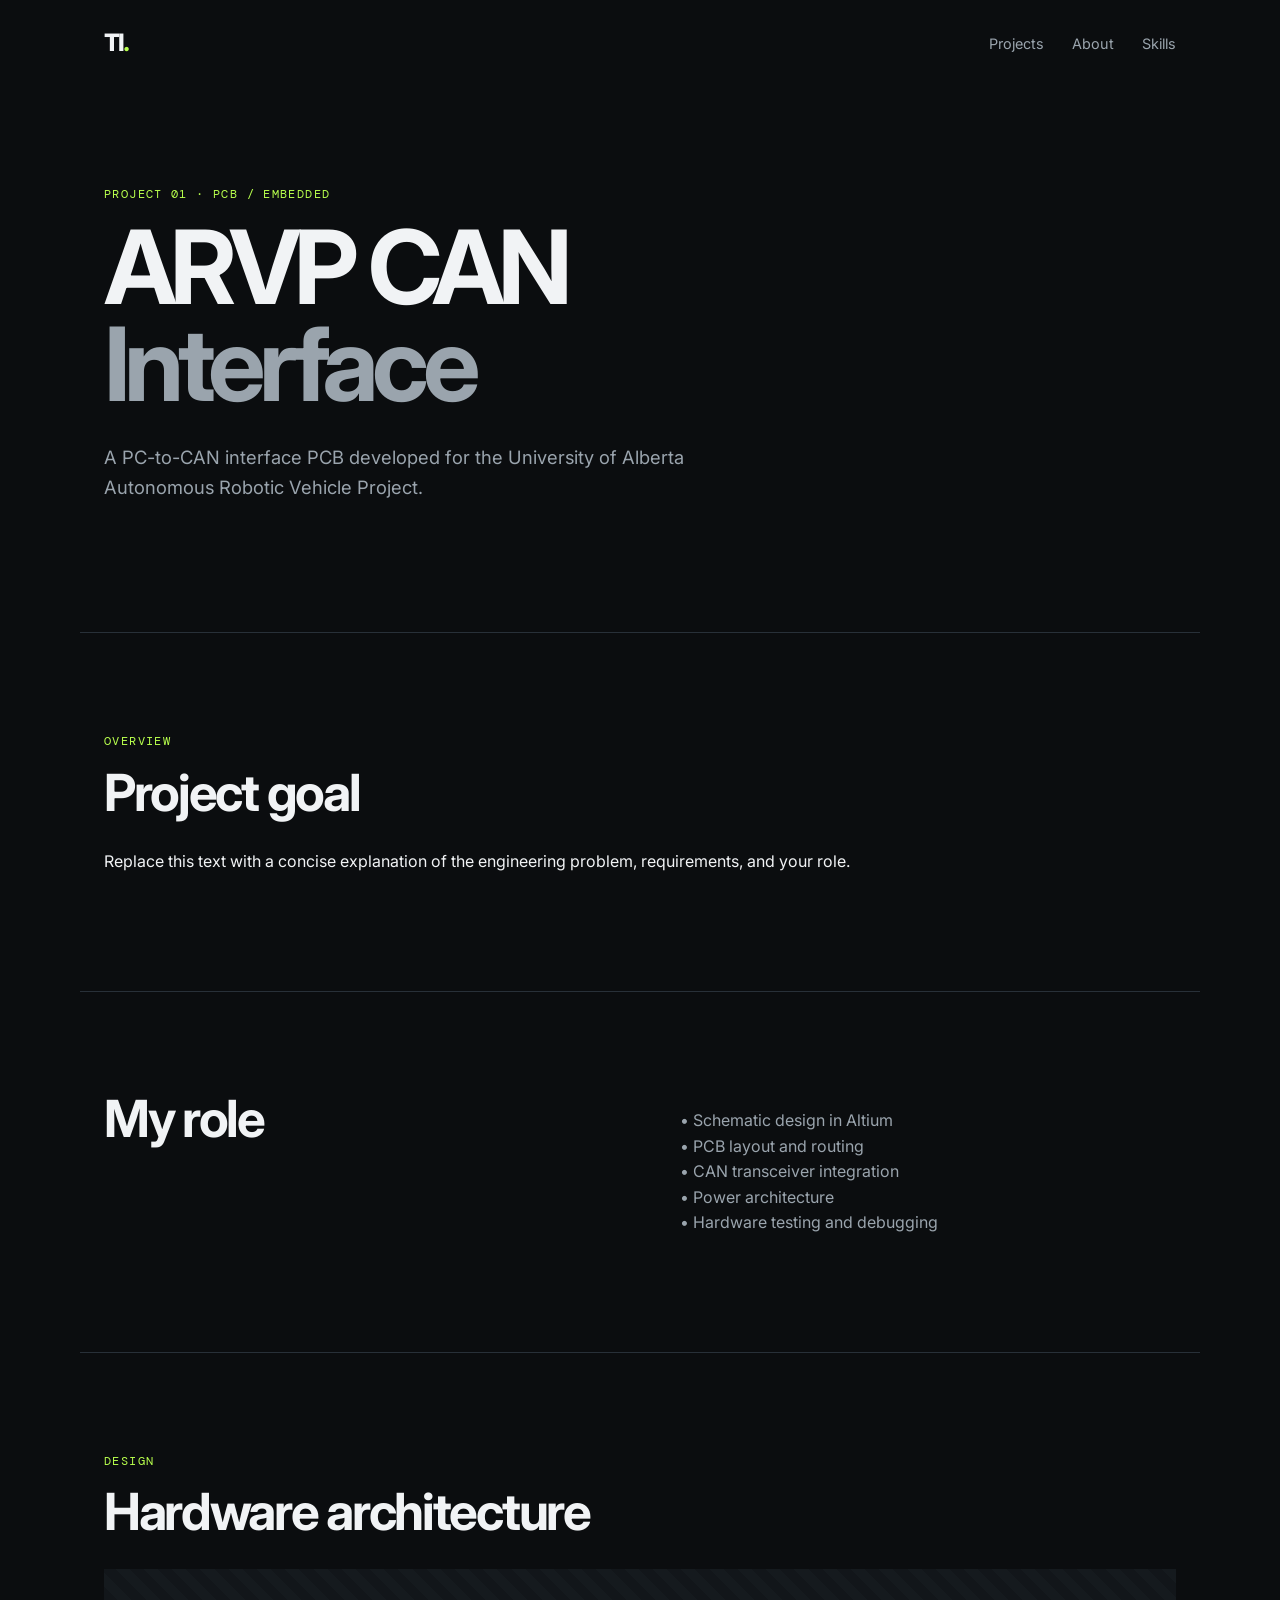
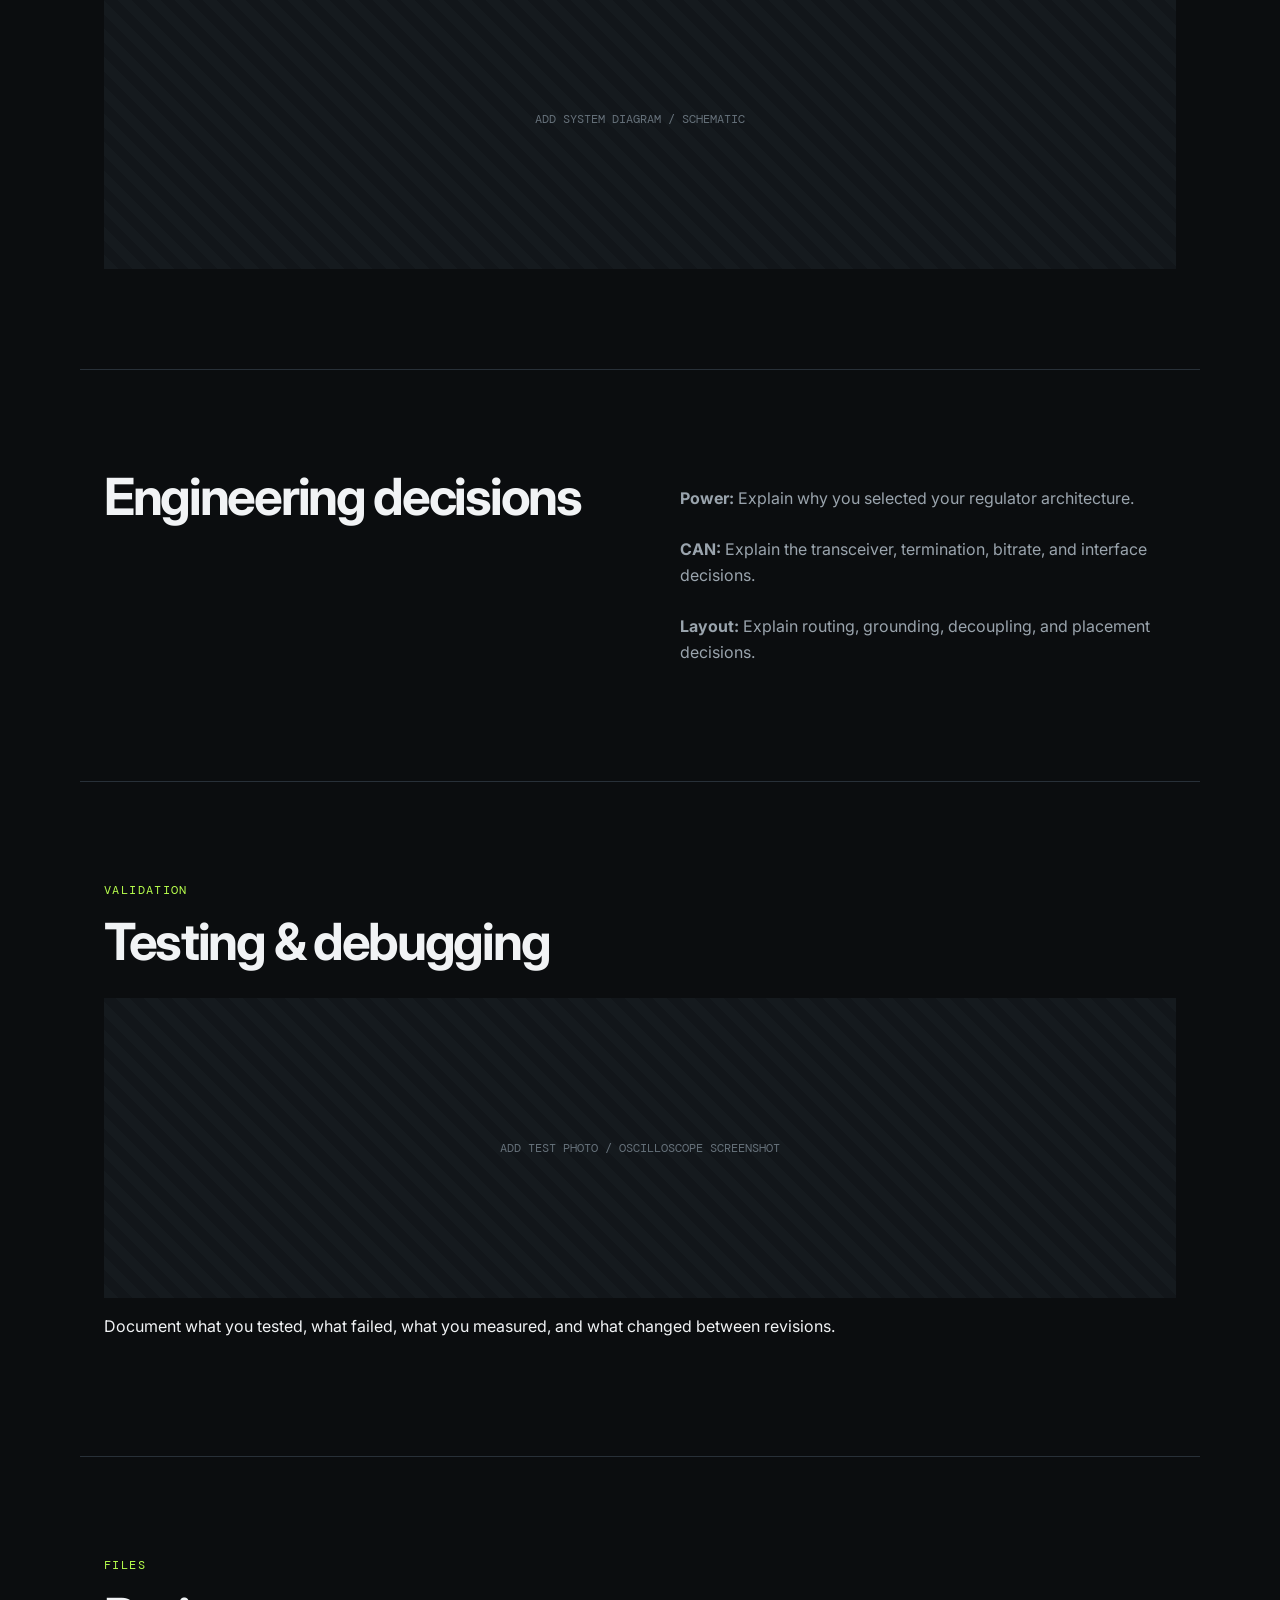
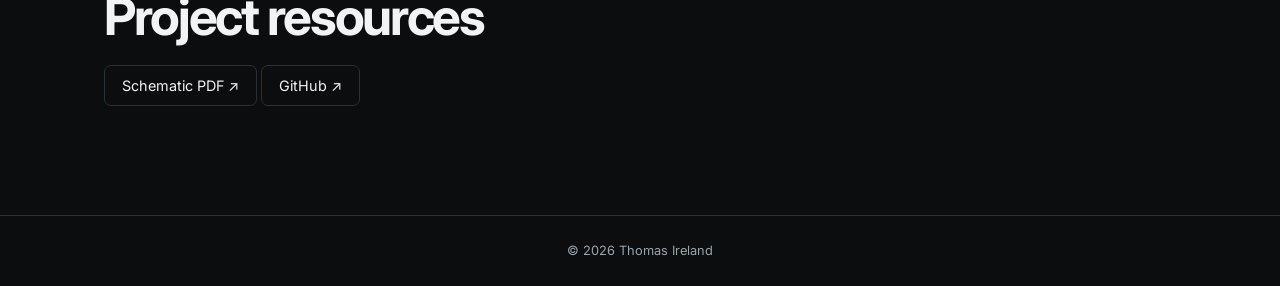
==== projects/arvp-can.html @ 7f9a1d8d "initial commit" ====
<!doctype html>
<html lang="en">
<head>
  <meta charset="utf-8">
  <meta name="viewport" content="width=device-width, initial-scale=1">
  <title>ARVP CAN Interface | Thomas Ireland</title>
  <link rel="stylesheet" href="../style.css">
</head>
<body>
<header class="nav"><a class="logo" href="../">TI<span>.</span></a><nav><a href="../#projects">Projects</a><a href="../#about">About</a><a href="../#skills">Skills</a></nav></header>
<main>
<section class="hero" style="min-height:auto;padding-top:100px">
  <p class="eyebrow">PROJECT 01 · PCB / EMBEDDED</p>
  <h1>ARVP CAN<br><span>Interface</span></h1>
  <p class="intro">A PC-to-CAN interface PCB developed for the University of Alberta Autonomous Robotic Vehicle Project.</p>
</section>
<section class="section">
  <p class="eyebrow">OVERVIEW</p><h2>Project goal</h2>
  <p>Replace this text with a concise explanation of the engineering problem, requirements, and your role.</p>
</section>
<section class="section split">
  <div><h2>My role</h2></div>
  <div><p>• Schematic design in Altium<br>• PCB layout and routing<br>• CAN transceiver integration<br>• Power architecture<br>• Hardware testing and debugging</p></div>
</section>
<section class="section">
  <p class="eyebrow">DESIGN</p><h2>Hardware architecture</h2>
  <div class="placeholder" style="min-height:300px">ADD SYSTEM DIAGRAM / SCHEMATIC</div>
</section>
<section class="section split">
  <div><h2>Engineering decisions</h2></div>
  <div><p><strong>Power:</strong> Explain why you selected your regulator architecture.<br><br><strong>CAN:</strong> Explain the transceiver, termination, bitrate, and interface decisions.<br><br><strong>Layout:</strong> Explain routing, grounding, decoupling, and placement decisions.</p></div>
</section>
<section class="section">
  <p class="eyebrow">VALIDATION</p><h2>Testing & debugging</h2>
  <div class="placeholder" style="min-height:300px">ADD TEST PHOTO / OSCILLOSCOPE SCREENSHOT</div>
  <p>Document what you tested, what failed, what you measured, and what changed between revisions.</p>
</section>
<section class="section">
  <p class="eyebrow">FILES</p><h2>Project resources</h2>
  <p><a class="button" href="#">Schematic PDF ↗</a> <a class="button" href="#">GitHub ↗</a></p>
</section>
</main>
<footer>© 2026 Thomas Ireland</footer>
</body>
</html>
---- style.css ----
@import url('https://fonts.googleapis.com/css2?family=DM+Mono:wght@400;500&family=Inter:wght@400;500;600;700;800&display=swap');

:root {
  --bg: #0b0d0f;
  --surface: #12161a;
  --surface2: #171c21;
  --text: #f1f3f5;
  --muted: #9aa4ad;
  --line: #283038;
  --accent: #b8ff4d;
  --max: 1120px;
}

* { box-sizing: border-box; }
html { scroll-behavior: smooth; }
body {
  margin: 0;
  background: var(--bg);
  color: var(--text);
  font-family: Inter, sans-serif;
  line-height: 1.6;
}
a { color: inherit; text-decoration: none; }
.nav {
  max-width: var(--max);
  margin: auto;
  padding: 24px;
  display: flex;
  justify-content: space-between;
  align-items: center;
}
.logo { font-size: 1.5rem; font-weight: 800; letter-spacing: -0.08em; }
.logo span { color: var(--accent); }
nav { display: flex; gap: 28px; color: var(--muted); font-size: .9rem; }
nav a:hover, .project-body a:hover { color: var(--accent); }

main { max-width: var(--max); margin: auto; }
.hero { min-height: 78vh; padding: 150px 24px 100px; display: flex; flex-direction: column; justify-content: center; }
.eyebrow, .tag {
  font-family: "DM Mono", monospace;
  color: var(--accent);
  font-size: .72rem;
  letter-spacing: .12em;
  margin: 0 0 14px;
}
h1 { font-size: clamp(3rem, 8vw, 6.8rem); line-height: .95; letter-spacing: -.065em; margin: 0; max-width: 1000px; }
h1 span { color: var(--muted); }
h2 { font-size: clamp(2rem, 4vw, 3.4rem); line-height: 1.05; letter-spacing: -.045em; margin: 0 0 30px; }
h3 { margin: 0 0 8px; }
.intro { max-width: 650px; color: var(--muted); font-size: 1.15rem; margin: 30px 0; }
.buttons { display: flex; flex-wrap: wrap; gap: 12px; }
.button {
  border: 1px solid var(--line);
  padding: 11px 17px;
  border-radius: 7px;
  font-size: .9rem;
}
.button.primary { background: var(--accent); color: #0b0d0f; border-color: var(--accent); font-weight: 700; }
.button:hover { transform: translateY(-1px); }

.section { padding: 100px 24px; border-top: 1px solid var(--line); }
.section-heading { margin-bottom: 35px; }
.project-grid { display: grid; grid-template-columns: repeat(2, 1fr); gap: 18px; }
.project-card { background: var(--surface); border: 1px solid var(--line); border-radius: 12px; overflow: hidden; }
.project-card.featured { grid-column: span 2; }
.project-image { aspect-ratio: 16/8; }
.project-card:not(.featured) .project-image { aspect-ratio: 16/10; }
.placeholder {
  background: repeating-linear-gradient(45deg, #151a1e, #151a1e 10px, #12161a 10px, #12161a 20px);
  display: grid; place-items: center; color: #66717a;
  font-family: "DM Mono", monospace; font-size: .75rem;
}
.project-body { padding: 25px; }
.project-body p:not(.tag) { color: var(--muted); }
.chips { display: flex; flex-wrap: wrap; gap: 7px; margin: 18px 0; }
.chips span { background: var(--surface2); border: 1px solid var(--line); padding: 4px 9px; border-radius: 5px; font: .7rem "DM Mono", monospace; }
.project-body a { font-weight: 600; }

.split { display: grid; grid-template-columns: 1fr 1fr; gap: 80px; }
.split p { color: var(--muted); max-width: 600px; }
.skills-grid { display: grid; grid-template-columns: repeat(2, 1fr); gap: 1px; background: var(--line); border: 1px solid var(--line); }
.skills-grid div { background: var(--bg); padding: 28px; }
.skills-grid p { color: var(--muted); margin-bottom: 0; }
.contact { padding-bottom: 140px; }
.contact > p:not(.eyebrow) { color: var(--muted); }

footer { border-top: 1px solid var(--line); padding: 25px 24px; text-align: center; color: var(--muted); font-size: .8rem; }

@media (max-width: 700px) {
  nav { display: none; }
  .hero { padding-top: 100px; min-height: 70vh; }
  .project-grid, .split, .skills-grid { grid-template-columns: 1fr; }
  .project-card.featured { grid-column: span 1; }
  .split { gap: 25px; }
}
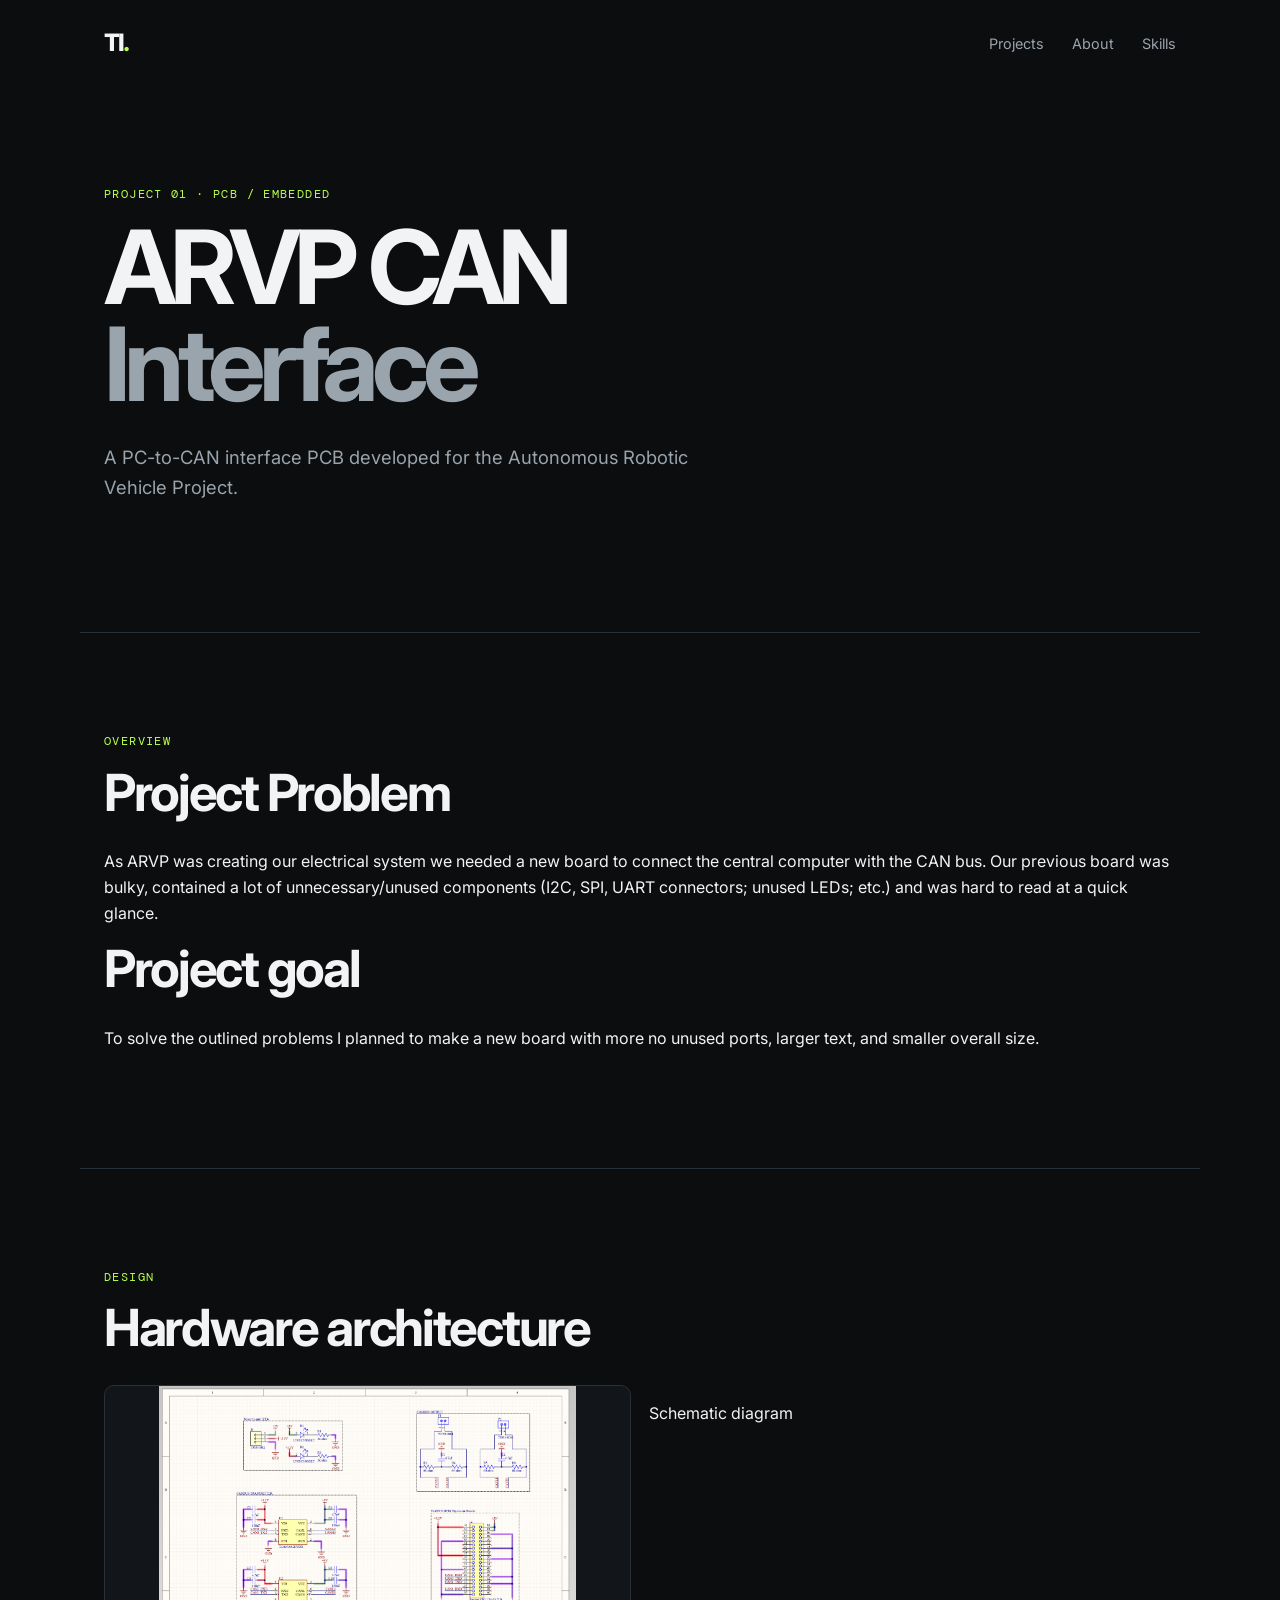
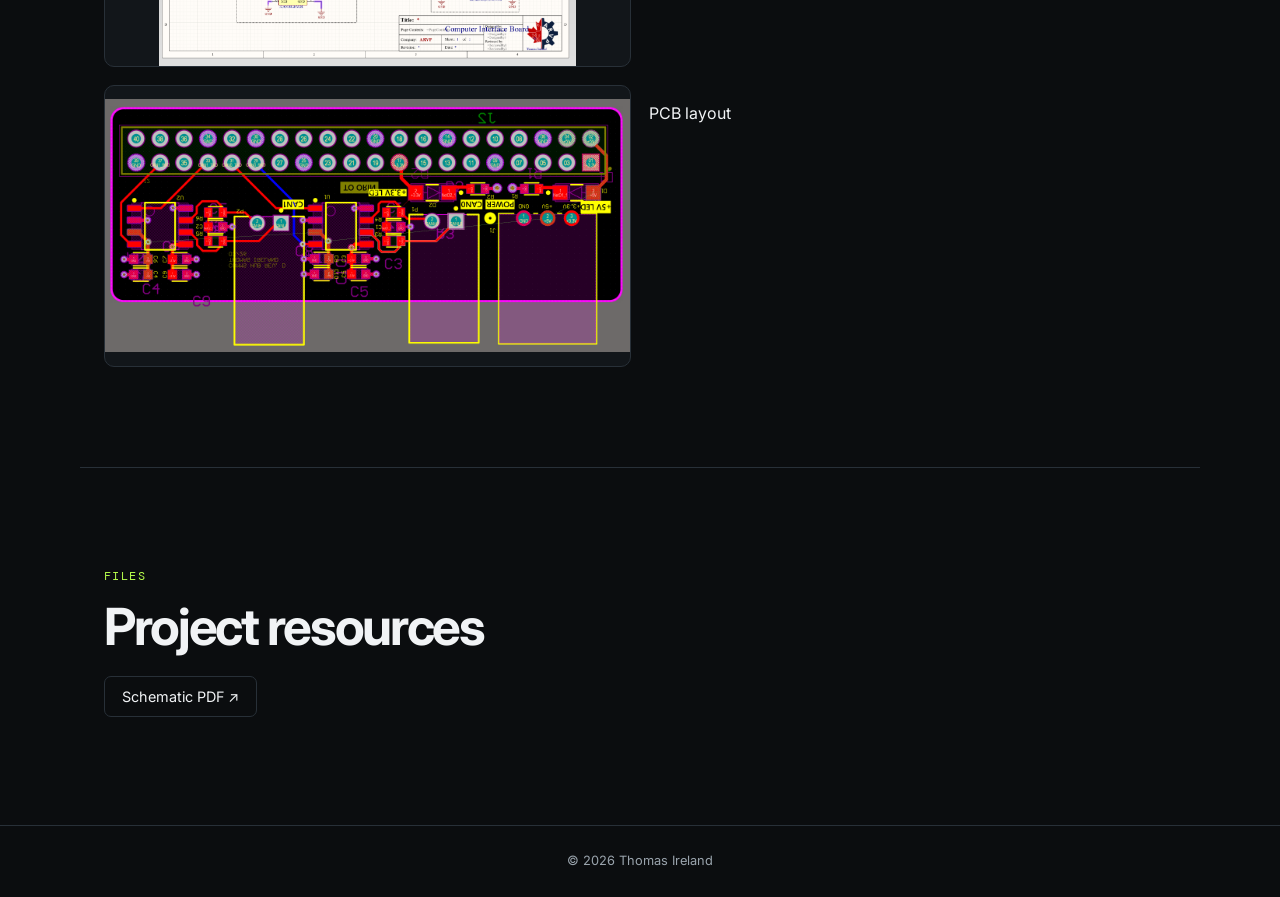
==== commit 45e4941c: "test" ====
--- a/projects/arvp-can.html
+++ b/projects/arvp-can.html
@@ -12,34 +12,54 @@
 <section class="hero" style="min-height:auto;padding-top:100px">
   <p class="eyebrow">PROJECT 01 · PCB / EMBEDDED</p>
   <h1>ARVP CAN<br><span>Interface</span></h1>
-  <p class="intro">A PC-to-CAN interface PCB developed for the University of Alberta Autonomous Robotic Vehicle Project.</p>
+  <p class="intro">A PC-to-CAN interface PCB developed for the Autonomous Robotic Vehicle Project.</p>
 </section>
 <section class="section">
-  <p class="eyebrow">OVERVIEW</p><h2>Project goal</h2>
-  <p>Replace this text with a concise explanation of the engineering problem, requirements, and your role.</p>
-</section>
-<section class="section split">
-  <div><h2>My role</h2></div>
-  <div><p>• Schematic design in Altium<br>• PCB layout and routing<br>• CAN transceiver integration<br>• Power architecture<br>• Hardware testing and debugging</p></div>
+  <p class="eyebrow">OVERVIEW</p><h2>Project Problem</h2>
+  <p>As ARVP was creating our electrical system we needed a new board to connect the central computer with the CAN bus. Our previous board was bulky, contained a lot of unnecessary/unused components (I2C, SPI, UART connectors; unused LEDs; etc.) and was hard to read at a quick glance.</p>
+  
+  <h2>Project goal</h2>
+  <p>To solve the outlined problems I planned to make a new board with more no unused ports, larger text, and smaller overall size.</p>
 </section>
 <section class="section">
   <p class="eyebrow">DESIGN</p><h2>Hardware architecture</h2>
-  <div class="placeholder" style="min-height:300px">ADD SYSTEM DIAGRAM / SCHEMATIC</div>
-</section>
-<section class="section split">
-  <div><h2>Engineering decisions</h2></div>
-  <div><p><strong>Power:</strong> Explain why you selected your regulator architecture.<br><br><strong>CAN:</strong> Explain the transceiver, termination, bitrate, and interface decisions.<br><br><strong>Layout:</strong> Explain routing, grounding, decoupling, and placement decisions.</p></div>
-</section>
-<section class="section">
-  <p class="eyebrow">VALIDATION</p><h2>Testing & debugging</h2>
-  <div class="placeholder" style="min-height:300px">ADD TEST PHOTO / OSCILLOSCOPE SCREENSHOT</div>
-  <p>Document what you tested, what failed, what you measured, and what changed between revisions.</p>
+  <div class="diagram-gallery">
+    <button class="diagram-button" type="button" data-full-image="../assets/schematic.png" data-full-alt="Computer integration schematic">
+      <img src="../assets/schematic.png" alt="Computer integration schematic">
+    </button>
+    <p>Schematic diagram</p>
+    <button class="diagram-button" type="button" data-full-image="../assets/Layout.png" data-full-alt="PCB layout">
+      <img src="../assets/Layout.png" alt="PCB layout">
+    </button>
+    <p>PCB layout</p>
+  </div>
 </section>
 <section class="section">
   <p class="eyebrow">FILES</p><h2>Project resources</h2>
-  <p><a class="button" href="#">Schematic PDF ↗</a> <a class="button" href="#">GitHub ↗</a></p>
+  <p><a class="button" href="#">Schematic PDF ↗</a></p>
 </section>
 </main>
 <footer>© 2026 Thomas Ireland</footer>
+<dialog class="image-lightbox" aria-label="Expanded image">
+  <button class="lightbox-close" type="button" aria-label="Close expanded image">&times;</button>
+  <img src="" alt="">
+</dialog>
+<script>
+  const lightbox = document.querySelector('.image-lightbox');
+  const lightboxImage = lightbox.querySelector('img');
+
+  document.querySelectorAll('.diagram-button').forEach((button) => {
+    button.addEventListener('click', () => {
+      lightboxImage.src = button.dataset.fullImage;
+      lightboxImage.alt = button.dataset.fullAlt;
+      lightbox.showModal();
+    });
+  });
+
+  lightbox.querySelector('.lightbox-close').addEventListener('click', () => lightbox.close());
+  lightbox.addEventListener('click', (event) => {
+    if (event.target === lightbox) lightbox.close();
+  });
+</script>
 </body>
 </html>
--- a/style.css
+++ b/style.css
@@ -65,10 +65,61 @@
 .project-card.featured { grid-column: span 2; }
 .project-image { aspect-ratio: 16/8; }
 .project-card:not(.featured) .project-image { aspect-ratio: 16/10; }
-.placeholder {
-  background: repeating-linear-gradient(45deg, #151a1e, #151a1e 10px, #12161a 10px, #12161a 20px);
-  display: grid; place-items: center; color: #66717a;
-  font-family: "DM Mono", monospace; font-size: .75rem;
+.project-card img.project-image {
+  display: block;
+  width: 100%;
+  object-fit: cover;
+}
+.diagram-gallery {
+  display: grid;
+  grid-template-columns: repeat(2, minmax(0, 1fr));
+  gap: 18px;
+  margin-top: 1.5rem;
+}
+.diagram-button {
+  padding: 0;
+  background: var(--surface);
+  border: 1px solid var(--line);
+  border-radius: 10px;
+  overflow: hidden;
+  cursor: zoom-in;
+}
+.diagram-button img {
+  display: block;
+  width: 100%;
+  height: 280px;
+  object-fit: contain;
+  transition: transform .2s ease;
+}
+.diagram-button:hover img { transform: scale(1.02); }
+.image-lightbox {
+  width: min(96vw, 1400px);
+  max-width: none;
+  padding: 16px;
+  background: var(--surface);
+  border: 1px solid var(--line);
+  border-radius: 12px;
+}
+.image-lightbox::backdrop { background: rgba(0, 0, 0, .85); }
+.image-lightbox img {
+  display: block;
+  max-width: 100%;
+  max-height: calc(92vh - 32px);
+  margin: auto;
+}
+.lightbox-close {
+  position: fixed;
+  top: 18px;
+  right: 22px;
+  width: 42px;
+  height: 42px;
+  color: var(--text);
+  background: var(--surface);
+  border: 1px solid var(--line);
+  border-radius: 50%;
+  font-size: 2rem;
+  line-height: 1;
+  cursor: pointer;
 }
 .project-body { padding: 25px; }
 .project-body p:not(.tag) { color: var(--muted); }
@@ -91,5 +142,23 @@
   .hero { padding-top: 100px; min-height: 70vh; }
   .project-grid, .split, .skills-grid { grid-template-columns: 1fr; }
   .project-card.featured { grid-column: span 1; }
+  .diagram-gallery { grid-template-columns: 1fr; }
   .split { gap: 25px; }
 }
+
+#wave-background {
+  position: fixed;
+  top: 0;
+  left: 0;
+  width: 100%;
+  height: 100%;
+  z-index: 0;
+  pointer-events: none;
+  opacity: 0.25;
+}
+.nav,
+main,
+footer {
+  position: relative;
+  z-index: 1;
+}
